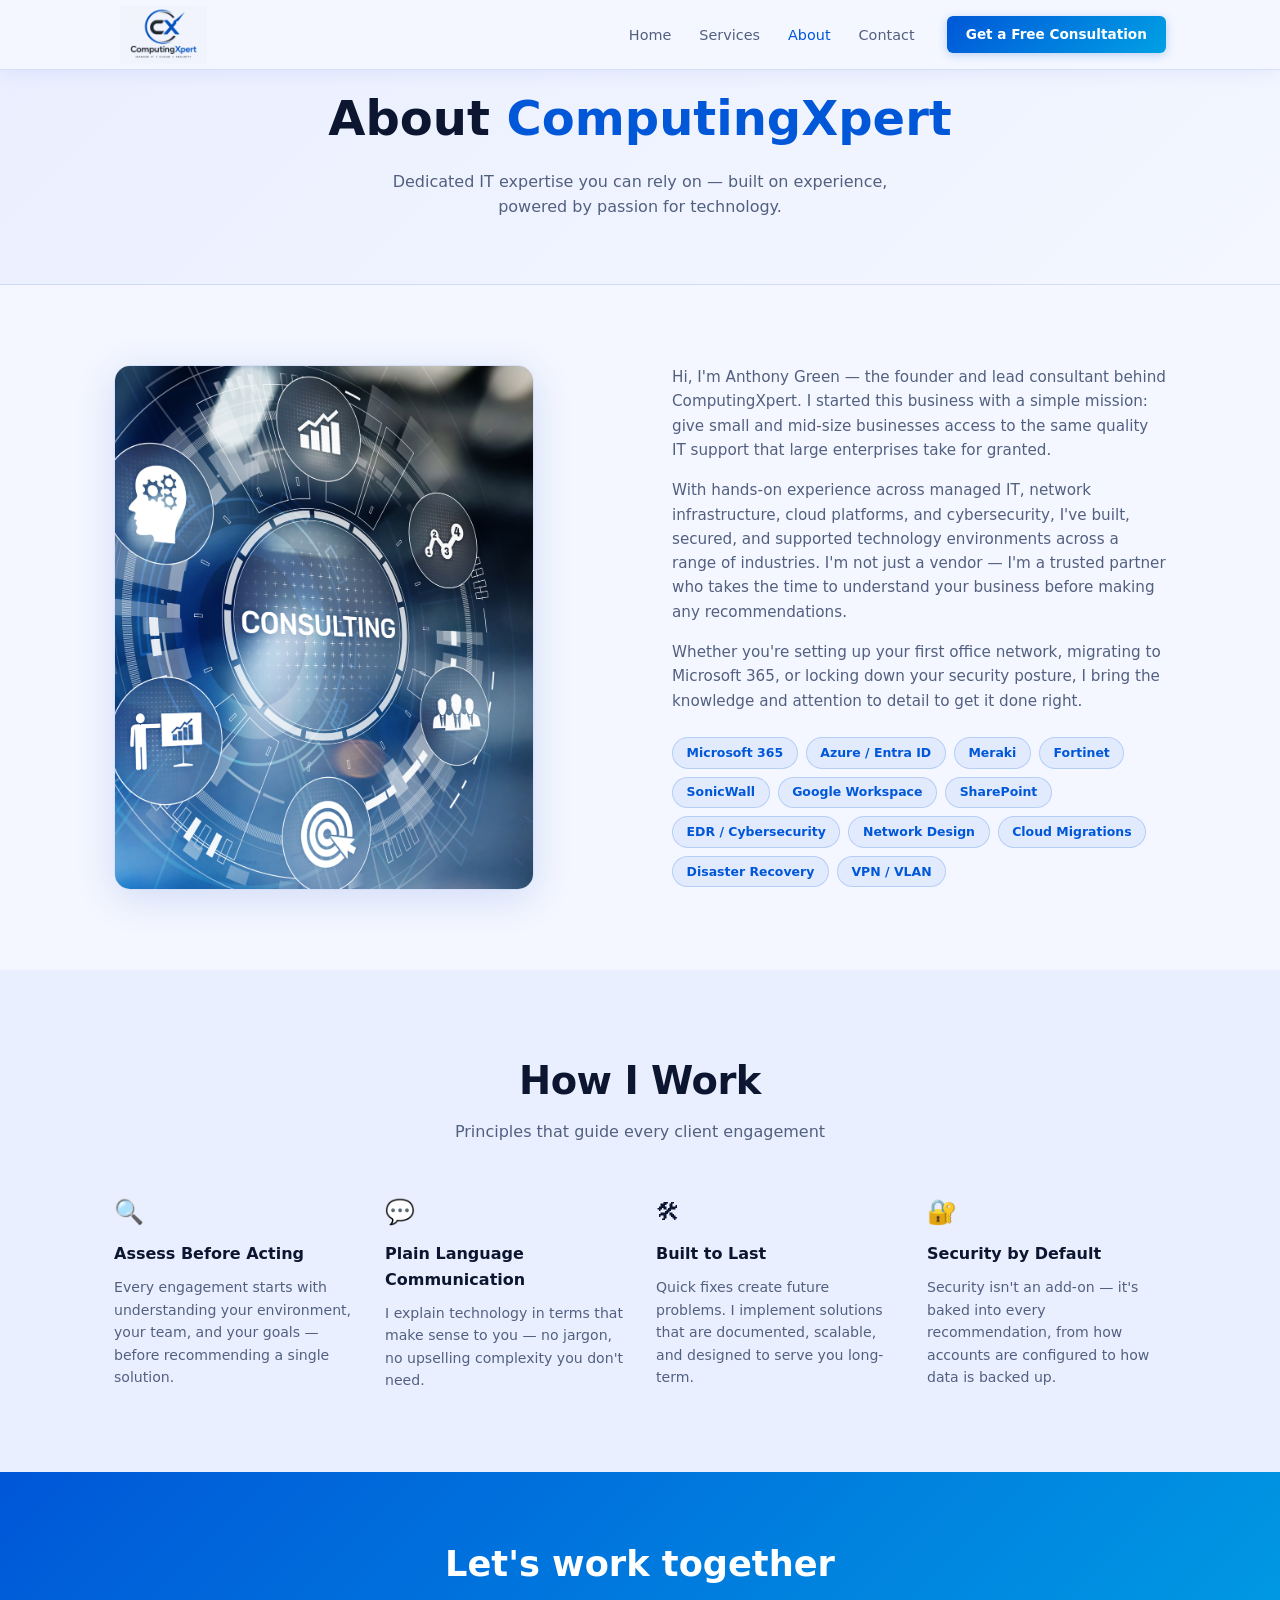
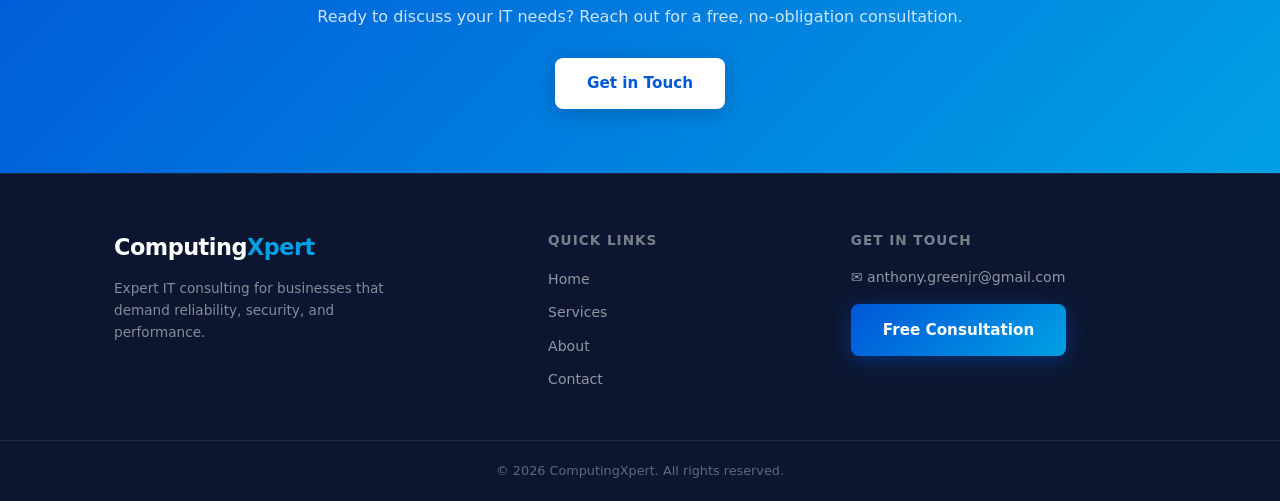
==== about.html @ 1abecdfb "Add files via upload" ====
<!DOCTYPE html>
<html lang="en">
<head>
  <meta charset="UTF-8" />
  <meta name="viewport" content="width=device-width, initial-scale=1.0" />
  <title>About — ComputingXpert</title>
  <link rel="stylesheet" href="style.css" />
</head>
<body>

  <!-- NAV -->
  <nav class="page-nav">
    <div class="nav-inner">
      <a href="index.html" class="logo-link"><img src="logo.png" alt="ComputingXpert" class="nav-logo"></a>
      <ul class="nav-links">
        <li><a href="index.html">Home</a></li>
        <li><a href="services.html">Services</a></li>
        <li><a href="about.html" class="active">About</a></li>
        <li><a href="contact.html">Contact</a></li>
      </ul>
      <a href="contact.html" class="btn-nav">Get a Free Consultation</a>
      <button class="hamburger" onclick="toggleMenu()">&#9776;</button>
    </div>
    <ul class="mobile-menu" id="mobileMenu">
      <li><a href="index.html">Home</a></li>
      <li><a href="services.html">Services</a></li>
      <li><a href="about.html">About</a></li>
      <li><a href="contact.html">Contact</a></li>
    </ul>
  </nav>

  <!-- PAGE HERO -->
  <section class="page-hero page-top-pad">
    <h1>About <span class="accent">ComputingXpert</span></h1>
    <p>Dedicated IT expertise you can rely on — built on experience, powered by passion for technology.</p>
  </section>

  <!-- ABOUT CONTENT -->
  <section class="section">
    <div class="container">
      <div class="about-grid">
        <div class="about-avatar">
          <img
            src="about-photo.jpg"
            alt="IT consulting professional"
          />
        </div>
        <div class="about-text">
          <p>Hi, I'm Anthony Green — the founder and lead consultant behind ComputingXpert. I started this business with a simple mission: give small and mid-size businesses access to the same quality IT support that large enterprises take for granted.</p>
          <p>With hands-on experience across managed IT, network infrastructure, cloud platforms, and cybersecurity, I've built, secured, and supported technology environments across a range of industries. I'm not just a vendor — I'm a trusted partner who takes the time to understand your business before making any recommendations.</p>
          <p>Whether you're setting up your first office network, migrating to Microsoft 365, or locking down your security posture, I bring the knowledge and attention to detail to get it done right.</p>
          <div class="skill-tags">
            <span class="skill-tag">Microsoft 365</span>
            <span class="skill-tag">Azure / Entra ID</span>
            <span class="skill-tag">Meraki</span>
            <span class="skill-tag">Fortinet</span>
            <span class="skill-tag">SonicWall</span>
            <span class="skill-tag">Google Workspace</span>
            <span class="skill-tag">SharePoint</span>
            <span class="skill-tag">EDR / Cybersecurity</span>
            <span class="skill-tag">Network Design</span>
            <span class="skill-tag">Cloud Migrations</span>
            <span class="skill-tag">Disaster Recovery</span>
            <span class="skill-tag">VPN / VLAN</span>
          </div>
        </div>
      </div>
    </div>
  </section>

  <!-- VALUES -->
  <section class="section section-dark">
    <div class="container">
      <div class="section-header">
        <h2>How I Work</h2>
        <p>Principles that guide every client engagement</p>
      </div>
      <div class="why-grid">
        <div class="why-item">
          <div class="why-icon">&#128269;</div>
          <h4>Assess Before Acting</h4>
          <p>Every engagement starts with understanding your environment, your team, and your goals — before recommending a single solution.</p>
        </div>
        <div class="why-item">
          <div class="why-icon">&#128172;</div>
          <h4>Plain Language Communication</h4>
          <p>I explain technology in terms that make sense to you — no jargon, no upselling complexity you don't need.</p>
        </div>
        <div class="why-item">
          <div class="why-icon">&#128736;</div>
          <h4>Built to Last</h4>
          <p>Quick fixes create future problems. I implement solutions that are documented, scalable, and designed to serve you long-term.</p>
        </div>
        <div class="why-item">
          <div class="why-icon">&#128272;</div>
          <h4>Security by Default</h4>
          <p>Security isn't an add-on — it's baked into every recommendation, from how accounts are configured to how data is backed up.</p>
        </div>
      </div>
    </div>
  </section>

  <!-- CTA -->
  <section class="cta-banner">
    <div class="container">
      <h2>Let's work together</h2>
      <p>Ready to discuss your IT needs? Reach out for a free, no-obligation consultation.</p>
      <a href="contact.html" class="btn-primary">Get in Touch</a>
    </div>
  </section>

  <!-- FOOTER -->
  <footer>
    <div class="container footer-inner">
      <div class="footer-brand">
        <span class="footer-logo-text">Computing<span>Xpert</span></span>
        <p>Expert IT consulting for businesses that demand reliability, security, and performance.</p>
      </div>
      <div class="footer-links">
        <h4>Quick Links</h4>
        <ul>
          <li><a href="index.html">Home</a></li>
          <li><a href="services.html">Services</a></li>
          <li><a href="about.html">About</a></li>
          <li><a href="contact.html">Contact</a></li>
        </ul>
      </div>
      <div class="footer-contact">
        <h4>Get in Touch</h4>
        <p>&#9993; anthony.greenjr@gmail.com</p>
        <a href="contact.html" class="btn-primary" style="margin-top:1rem;display:inline-block;">Free Consultation</a>
      </div>
    </div>
    <div class="footer-bottom">
      <p>&copy; 2026 ComputingXpert. All rights reserved.</p>
    </div>
  </footer>

  <script>
    function toggleMenu() {
      document.getElementById('mobileMenu').classList.toggle('open');
    }
  </script>
</body>
</html>
---- style.css ----
/* ===================================
   ComputingXpert LLC — Global Styles
   Light Theme
   =================================== */

:root {
  --bg:        #f4f7ff;
  --bg2:       #eaefff;
  --bg3:       #dde5ff;
  --accent:    #0057d8;
  --accent2:   #00a0e4;
  --text:      #0c1630;
  --text-muted:#526080;
  --border:    rgba(0,60,200,0.12);
  --card-bg:   #ffffff;
  --radius:    12px;
  --nav-h:     70px;
  --shadow:    0 2px 20px rgba(0,60,200,0.08);
  --shadow-lg: 0 8px 40px rgba(0,60,200,0.14);
}

*, *::before, *::after { box-sizing: border-box; margin: 0; padding: 0; }
html { scroll-behavior: smooth; }

body {
  background: var(--bg);
  color: var(--text);
  font-family: 'Segoe UI', system-ui, -apple-system, sans-serif;
  line-height: 1.6;
}

a { color: inherit; text-decoration: none; }
ul { list-style: none; }
img { max-width: 100%; }

/* ---- UTILITY ---- */
.container { max-width: 1100px; margin: 0 auto; padding: 0 1.5rem; }
.accent { color: var(--accent); }

/* ---- NAV ---- */
nav {
  position: fixed;
  top: 0;
  left: 0;
  right: 0;
  z-index: 100;
  height: var(--nav-h);
  transition: background 0.4s, box-shadow 0.4s, border-color 0.4s;
  border-bottom: 1px solid transparent;
}
/* Transparent over slideshow */
nav.nav-transparent {
  background: linear-gradient(180deg, rgba(0,0,0,0.45) 0%, transparent 100%);
  border-bottom-color: transparent;
}
nav.nav-transparent .nav-links a { color: rgba(255,255,255,0.85); }
nav.nav-transparent .nav-links a:hover,
nav.nav-transparent .nav-links a.active { color: #fff; }
nav.nav-transparent .logo { color: #fff; }
nav.nav-transparent .logo span { color: #7dd3fc; }
nav.nav-transparent .hamburger { color: #fff; }
/* Solid after scroll */
nav.nav-solid {
  background: rgba(244,247,255,0.97);
  backdrop-filter: blur(12px);
  border-bottom-color: var(--border);
  box-shadow: var(--shadow);
}
nav.nav-solid .nav-links a { color: var(--text-muted); }
nav.nav-solid .nav-links a:hover,
nav.nav-solid .nav-links a.active { color: var(--accent); }
nav.nav-solid .logo { color: var(--text); }
nav.nav-solid .logo span { color: var(--accent); }
nav.nav-solid .hamburger { color: var(--text); }

.nav-inner {
  max-width: 1100px;
  margin: 0 auto;
  padding: 0 1.5rem;
  height: 100%;
  display: flex;
  align-items: center;
  gap: 2rem;
}

.logo {
  font-size: 1.25rem;
  font-weight: 800;
  letter-spacing: -0.5px;
  color: var(--text);
  white-space: nowrap;
}
.logo span { color: var(--accent); }

/* Logo image */
.logo-link {
  display: flex;
  align-items: center;
  border-radius: 8px;
  padding: 3px 6px;
  transition: background 0.3s;
}
nav.nav-transparent .logo-link {
  background: rgba(255,255,255,0.15);
  backdrop-filter: blur(8px);
}
.nav-logo {
  height: 58px;
  width: auto;
  display: block;
  mix-blend-mode: multiply; /* removes white background on light nav */
}
nav.nav-transparent .logo-link {
  background: rgba(255,255,255,0.92);
  border-radius: 8px;
  padding: 2px 8px;
  backdrop-filter: none;
}
nav.nav-transparent .nav-logo {
  mix-blend-mode: normal; /* show logo in full color inside the white pill */
}
.footer-logo-text {
  font-size: 1.4rem;
  font-weight: 800;
  letter-spacing: -0.5px;
  color: #fff;
  margin-bottom: 0.75rem;
  display: block;
}
.footer-logo-text span { color: var(--accent2); }

.nav-links {
  display: flex;
  gap: 1.75rem;
  margin-left: auto;
}
.nav-links a {
  font-size: 0.9rem;
  font-weight: 500;
  color: var(--text-muted);
  transition: color 0.2s;
}
.nav-links a:hover, .nav-links a.active { color: var(--accent); }

.btn-nav {
  background: linear-gradient(135deg, var(--accent), var(--accent2));
  color: #fff;
  padding: 0.5rem 1.2rem;
  border-radius: 6px;
  font-size: 0.85rem;
  font-weight: 600;
  white-space: nowrap;
  transition: opacity 0.2s, box-shadow 0.2s;
  box-shadow: 0 2px 10px rgba(0,87,216,0.25);
}
.btn-nav:hover { opacity: 0.88; box-shadow: 0 4px 16px rgba(0,87,216,0.35); }

.hamburger {
  display: none;
  background: none;
  border: none;
  color: var(--text);
  font-size: 1.5rem;
  cursor: pointer;
  margin-left: auto;
}

.mobile-menu {
  display: none;
  flex-direction: column;
  background: var(--bg);
  border-top: 1px solid var(--border);
  padding: 0.5rem 1.5rem 1rem;
}
.mobile-menu.open { display: flex; }
.mobile-menu li a {
  display: block;
  padding: 0.65rem 0;
  color: var(--text-muted);
  font-weight: 500;
  border-bottom: 1px solid var(--border);
}

@media (max-width: 768px) {
  .nav-links, .btn-nav { display: none; }
  .hamburger { display: block; }
  nav { height: auto; }
  .nav-inner { height: var(--nav-h); }
}

/* ---- HERO SLIDESHOW ---- */
.hero {
  position: relative;
  height: 100vh;
  min-height: 600px;
  display: flex;
  align-items: center;
  justify-content: center;
  overflow: hidden;
}

/* Slides */
.hero-slides { position: absolute; inset: 0; z-index: 0; }
.slide {
  position: absolute;
  inset: 0;
  background-size: cover;
  background-position: center;
  opacity: 0;
  transition: opacity 1.6s ease-in-out;
}
.slide.active { opacity: 1; }

/* Ken Burns — each slide a different direction */
.kb-1 { animation: kb1 10s ease-in-out infinite alternate; }
.kb-2 { animation: kb2 10s ease-in-out infinite alternate; }
.kb-3 { animation: kb3 10s ease-in-out infinite alternate; }
.kb-4 { animation: kb4 10s ease-in-out infinite alternate; }
.kb-5 { animation: kb5 10s ease-in-out infinite alternate; }

@keyframes kb1 { from { transform: scale(1.00) translate(0,0);       } to { transform: scale(1.08) translate(-1.5%,-1%);   } }
@keyframes kb2 { from { transform: scale(1.08) translate(1%,0);      } to { transform: scale(1.00) translate(0,1%);        } }
@keyframes kb3 { from { transform: scale(1.00) translate(0,1%);      } to { transform: scale(1.07) translate(1.5%,-0.5%);  } }
@keyframes kb4 { from { transform: scale(1.07) translate(-1%,0.5%);  } to { transform: scale(1.00) translate(0.5%,-1%);    } }
@keyframes kb5 { from { transform: scale(1.00) translate(0.5%,-1%);  } to { transform: scale(1.08) translate(-0.5%,0.5%);  } }

/* Dark gradient overlay */
.hero-overlay {
  position: absolute;
  inset: 0;
  background: linear-gradient(
    to bottom,
    rgba(5,12,35,0.55) 0%,
    rgba(5,12,35,0.38) 50%,
    rgba(5,12,35,0.65) 100%
  );
  z-index: 1;
}

/* Hero content */
.hero-content {
  position: relative;
  z-index: 2;
  text-align: center;
  max-width: 820px;
  padding: 0 2rem;
  animation: heroFadeUp 1s ease 0.3s both;
}
@keyframes heroFadeUp {
  from { opacity: 0; transform: translateY(30px); }
  to   { opacity: 1; transform: translateY(0); }
}

.hero-badge {
  display: inline-block;
  background: rgba(255,255,255,0.15);
  border: 1px solid rgba(255,255,255,0.35);
  color: #fff;
  font-size: 0.78rem;
  font-weight: 600;
  letter-spacing: 2px;
  text-transform: uppercase;
  padding: 0.4rem 1.2rem;
  border-radius: 50px;
  margin-bottom: 1.5rem;
  backdrop-filter: blur(4px);
}

.hero-content h1 {
  font-size: clamp(2.4rem, 5.5vw, 4rem);
  font-weight: 800;
  line-height: 1.12;
  letter-spacing: -1.5px;
  margin-bottom: 1.25rem;
  color: #fff;
  text-shadow: 0 2px 20px rgba(0,0,0,0.3);
}

.accent-light { color: #7dd3fc; }

.hero-sub {
  font-size: 1.1rem;
  color: rgba(255,255,255,0.82);
  max-width: 640px;
  margin: 0 auto 2.25rem;
  line-height: 1.7;
  text-shadow: 0 1px 8px rgba(0,0,0,0.25);
}

.hero-cta { display: flex; gap: 1rem; flex-wrap: wrap; justify-content: center; }

.btn-primary {
  background: linear-gradient(135deg, var(--accent), var(--accent2));
  color: #fff;
  padding: 0.85rem 2rem;
  border-radius: 8px;
  font-weight: 700;
  font-size: 0.95rem;
  transition: opacity 0.2s, transform 0.2s, box-shadow 0.2s;
  display: inline-block;
  box-shadow: 0 4px 20px rgba(0,87,216,0.4);
}
.btn-primary:hover { opacity: 0.9; transform: translateY(-2px); box-shadow: 0 8px 28px rgba(0,87,216,0.5); }

.btn-ghost-light {
  background: rgba(255,255,255,0.12);
  color: #fff;
  padding: 0.85rem 2rem;
  border-radius: 8px;
  font-weight: 600;
  font-size: 0.95rem;
  border: 1.5px solid rgba(255,255,255,0.5);
  backdrop-filter: blur(4px);
  transition: background 0.2s, border-color 0.2s;
  display: inline-block;
}
.btn-ghost-light:hover { background: rgba(255,255,255,0.25); border-color: #fff; }

.btn-ghost {
  background: #fff;
  color: var(--accent);
  padding: 0.85rem 2rem;
  border-radius: 8px;
  font-weight: 600;
  font-size: 0.95rem;
  border: 1.5px solid var(--accent);
  transition: background 0.2s, color 0.2s;
  display: inline-block;
}
.btn-ghost:hover { background: var(--accent); color: #fff; }

/* Slide dots */
.slide-dots {
  position: absolute;
  bottom: 2.5rem;
  left: 50%;
  transform: translateX(-50%);
  z-index: 3;
  display: flex;
  gap: 0.65rem;
}
.dot {
  width: 10px; height: 10px;
  border-radius: 50%;
  background: rgba(255,255,255,0.4);
  border: none;
  cursor: pointer;
  padding: 0;
  transition: background 0.3s, transform 0.3s;
}
.dot.active { background: #fff; transform: scale(1.3); }

/* Scroll cue */
.scroll-cue {
  position: absolute;
  bottom: 2rem;
  right: 2.5rem;
  z-index: 3;
  display: flex;
  flex-direction: column;
  align-items: center;
  gap: 0.4rem;
  color: rgba(255,255,255,0.5);
  font-size: 0.68rem;
  letter-spacing: 1.5px;
  text-transform: uppercase;
}
.scroll-arrow {
  width: 1.5px; height: 36px;
  background: linear-gradient(to bottom, rgba(255,255,255,0.6), transparent);
  animation: scrollPulse 2s ease-in-out infinite;
}
@keyframes scrollPulse {
  0%,100% { opacity: 0.4; }
  50%     { opacity: 1; }
}

.hero-bg, .hero-people, .hero-graphic, #networkCanvas { display: none; }

/* Inner pages: nav always solid (no slideshow) */
.page-nav {
  background: rgba(244,247,255,0.97) !important;
  backdrop-filter: blur(12px);
  border-bottom: 1px solid var(--border) !important;
  box-shadow: var(--shadow);
}
.page-nav .nav-links a { color: var(--text-muted) !important; }
.page-nav .nav-links a:hover,
.page-nav .nav-links a.active { color: var(--accent) !important; }
.page-nav .logo { color: var(--text) !important; }
.page-nav .logo span { color: var(--accent) !important; }
.page-nav .hamburger { color: var(--text) !important; }

/* Page offset for inner pages (fixed nav) */
.page-top-pad { padding-top: var(--nav-h); }

/* ---- STATS BAR ---- */
.stats-bar {
  background: #fff;
  border-top: 1px solid var(--border);
  border-bottom: 1px solid var(--border);
  display: flex;
  justify-content: center;
  flex-wrap: wrap;
  gap: 0;
  box-shadow: var(--shadow);
}
.stat {
  flex: 1;
  min-width: 150px;
  display: flex;
  flex-direction: column;
  align-items: center;
  padding: 1.75rem 1rem;
  border-right: 1px solid var(--border);
}
.stat:last-child { border-right: none; }
.stat-num {
  font-size: 2rem;
  font-weight: 800;
  color: var(--accent);
  line-height: 1;
}
.stat-label {
  font-size: 0.8rem;
  color: var(--text-muted);
  margin-top: 0.35rem;
  text-align: center;
  letter-spacing: 0.5px;
}

/* ---- SECTIONS ---- */
.section { padding: 5rem 0; }
.section-dark { background: var(--bg2); }

.section-header {
  text-align: center;
  margin-bottom: 3rem;
}
.section-header h2 {
  font-size: clamp(1.75rem, 3vw, 2.5rem);
  font-weight: 800;
  letter-spacing: -0.5px;
  margin-bottom: 0.5rem;
  color: var(--text);
}
.section-header p {
  color: var(--text-muted);
  font-size: 1rem;
}

/* ---- CARDS ---- */
.card-grid {
  display: grid;
  grid-template-columns: repeat(auto-fit, minmax(230px, 1fr));
  gap: 1.5rem;
}

.card {
  background: var(--card-bg);
  border: 1px solid var(--border);
  border-radius: var(--radius);
  padding: 2rem 1.5rem;
  display: flex;
  flex-direction: column;
  gap: 0.75rem;
  transition: border-color 0.25s, transform 0.25s, box-shadow 0.25s;
  cursor: pointer;
  box-shadow: var(--shadow);
}
.card:hover {
  border-color: var(--accent);
  transform: translateY(-4px);
  box-shadow: var(--shadow-lg);
}
.card-icon { font-size: 2.25rem; }
.card h3 { font-size: 1.1rem; font-weight: 700; color: var(--text); }
.card p { font-size: 0.88rem; color: var(--text-muted); flex: 1; }
.card-link { font-size: 0.85rem; color: var(--accent); font-weight: 600; margin-top: auto; }

/* ---- WHO WE SERVE GRID ---- */
.serve-grid {
  display: grid;
  grid-template-columns: repeat(auto-fit, minmax(230px, 1fr));
  gap: 1.5rem;
}
.serve-card {
  background: var(--card-bg);
  border: 1px solid var(--border);
  border-radius: var(--radius);
  padding: 1.75rem 1.5rem;
  box-shadow: var(--shadow);
  transition: transform 0.25s, box-shadow 0.25s, border-color 0.25s;
}
.serve-card:hover {
  transform: translateY(-4px);
  box-shadow: var(--shadow-lg);
  border-color: var(--accent);
}
.serve-icon { font-size: 2rem; margin-bottom: 0.75rem; }
.serve-card h4 { font-size: 1rem; font-weight: 700; color: var(--text); margin-bottom: 0.5rem; }
.serve-card p  { font-size: 0.88rem; color: var(--text-muted); line-height: 1.6; }

/* ---- WHY GRID ---- */
.why-grid {
  display: grid;
  grid-template-columns: repeat(auto-fit, minmax(220px, 1fr));
  gap: 2rem;
}
.why-item { display: flex; flex-direction: column; gap: 0.6rem; }
.why-icon { font-size: 1.5rem; }
.why-item h4 { font-size: 1rem; font-weight: 700; color: var(--text); }
.why-item p { font-size: 0.88rem; color: var(--text-muted); }

/* ---- CTA BANNER ---- */
.cta-banner {
  background: linear-gradient(135deg, var(--accent) 0%, var(--accent2) 100%);
  padding: 4rem 1.5rem;
  text-align: center;
}
.cta-banner h2 { font-size: clamp(1.5rem,3vw,2.2rem); font-weight: 800; margin-bottom: 0.75rem; color: #fff; }
.cta-banner p { color: rgba(255,255,255,0.8); margin-bottom: 1.75rem; }
.cta-banner .btn-primary {
  background: #fff;
  color: var(--accent);
  box-shadow: 0 4px 20px rgba(0,0,0,0.2);
}
.cta-banner .btn-primary:hover { background: #f0f5ff; }

/* ---- PAGE HERO (inner pages) ---- */
.page-hero {
  background: linear-gradient(135deg, var(--bg2) 0%, var(--bg) 100%);
  border-bottom: 1px solid var(--border);
  padding: 5rem 1.5rem 4rem;
  text-align: center;
}
.page-hero h1 { font-size: clamp(2rem, 4vw, 3rem); font-weight: 800; margin-bottom: 0.75rem; color: var(--text); }
.page-hero p { color: var(--text-muted); max-width: 560px; margin: 0 auto; font-size: 1rem; }

/* ---- SERVICES PAGE ---- */
.service-block {
  padding: 4rem 0;
  border-bottom: 1px solid var(--border);
}
.service-block:last-child { border-bottom: none; }

.service-header {
  display: flex;
  align-items: center;
  gap: 1rem;
  margin-bottom: 1.5rem;
}
.service-header .svc-icon {
  font-size: 2.5rem;
  background: rgba(0,87,216,0.08);
  border: 1px solid rgba(0,87,216,0.15);
  border-radius: 12px;
  width: 64px;
  height: 64px;
  display: flex;
  align-items: center;
  justify-content: center;
  flex-shrink: 0;
}
.service-header h2 { font-size: 1.6rem; font-weight: 800; color: var(--text); }
.service-header p { color: var(--text-muted); font-size: 0.92rem; margin-top: 0.25rem; }

.service-items {
  display: grid;
  grid-template-columns: repeat(auto-fill, minmax(220px, 1fr));
  gap: 0.75rem;
}
.service-item {
  background: var(--card-bg);
  border: 1px solid var(--border);
  border-radius: 8px;
  padding: 0.75rem 1rem;
  font-size: 0.9rem;
  display: flex;
  align-items: center;
  gap: 0.6rem;
  color: var(--text);
  box-shadow: 0 1px 6px rgba(0,40,120,0.05);
  transition: box-shadow 0.2s, border-color 0.2s;
}
.service-item:hover { border-color: var(--accent2); box-shadow: var(--shadow); }
.service-item::before {
  content: '▸';
  color: var(--accent);
  font-size: 0.75rem;
  flex-shrink: 0;
}

/* ---- ABOUT PAGE ---- */
.about-grid {
  display: grid;
  grid-template-columns: 1fr 1fr;
  gap: 4rem;
  align-items: start;
}
@media (max-width: 768px) {
  .about-grid { grid-template-columns: 1fr; gap: 2rem; }
}

.about-avatar {
  position: relative;
  border-radius: 16px;
  overflow: hidden;
  max-width: 420px;
  aspect-ratio: 4/5;
  box-shadow: var(--shadow-lg);
  border: 1px solid var(--border);
}
.about-avatar img {
  width: 100%;
  height: 100%;
  object-fit: cover;
  object-position: center top;
  display: block;
}
/* decorative accent border behind the photo */
.about-avatar::after {
  content: '';
  position: absolute;
  inset: -10px -10px 10px 10px;
  border: 2px solid rgba(0,87,216,0.15);
  border-radius: 20px;
  z-index: -1;
}
.about-text h2 { font-size: 1.85rem; font-weight: 800; margin-bottom: 1rem; color: var(--text); }
.about-text p { color: var(--text-muted); margin-bottom: 1rem; font-size: 0.95rem; }

.skill-tags { display: flex; flex-wrap: wrap; gap: 0.5rem; margin-top: 1.5rem; }
.skill-tag {
  background: rgba(0,87,216,0.07);
  border: 1px solid rgba(0,87,216,0.2);
  color: var(--accent);
  padding: 0.3rem 0.85rem;
  border-radius: 50px;
  font-size: 0.78rem;
  font-weight: 600;
}

/* ---- CONTACT PAGE ---- */
.contact-grid {
  display: grid;
  grid-template-columns: 1fr 1.6fr;
  gap: 3rem;
  align-items: start;
}
@media (max-width: 768px) {
  .contact-grid { grid-template-columns: 1fr; }
}

.contact-info h3 { font-size: 1.3rem; font-weight: 700; margin-bottom: 1rem; color: var(--text); }
.contact-detail {
  display: flex;
  align-items: flex-start;
  gap: 0.75rem;
  padding: 1rem;
  background: var(--card-bg);
  border: 1px solid var(--border);
  border-radius: 10px;
  margin-bottom: 1rem;
  box-shadow: 0 1px 8px rgba(0,40,120,0.06);
}
.contact-detail-icon { font-size: 1.25rem; flex-shrink: 0; }
.contact-detail p { font-size: 0.88rem; color: var(--text-muted); }
.contact-detail strong { color: var(--text); display: block; font-size: 0.92rem; }

.contact-form {
  background: var(--card-bg);
  border: 1px solid var(--border);
  border-radius: var(--radius);
  padding: 2rem;
  box-shadow: var(--shadow);
}
.contact-form h3 { font-size: 1.3rem; font-weight: 700; margin-bottom: 1.5rem; color: var(--text); }

.form-row { display: grid; grid-template-columns: 1fr 1fr; gap: 1rem; }
@media (max-width: 500px) { .form-row { grid-template-columns: 1fr; } }

.form-group { display: flex; flex-direction: column; gap: 0.4rem; margin-bottom: 1rem; }
.form-group label { font-size: 0.82rem; font-weight: 600; color: var(--text-muted); letter-spacing: 0.5px; }
.form-group input,
.form-group select,
.form-group textarea {
  background: var(--bg);
  border: 1.5px solid var(--border);
  border-radius: 8px;
  padding: 0.7rem 1rem;
  color: var(--text);
  font-size: 0.9rem;
  font-family: inherit;
  outline: none;
  transition: border-color 0.2s, box-shadow 0.2s;
}
.form-group input:focus,
.form-group select:focus,
.form-group textarea:focus {
  border-color: var(--accent);
  box-shadow: 0 0 0 3px rgba(0,87,216,0.1);
}
.form-group textarea { min-height: 130px; resize: vertical; }
.form-group select option { background: #fff; }

.btn-submit {
  width: 100%;
  background: linear-gradient(135deg, var(--accent), var(--accent2));
  color: #fff;
  padding: 0.9rem;
  border: none;
  border-radius: 8px;
  font-size: 1rem;
  font-weight: 700;
  cursor: pointer;
  transition: opacity 0.2s, box-shadow 0.2s;
  margin-top: 0.5rem;
  box-shadow: 0 4px 16px rgba(0,87,216,0.3);
}
.btn-submit:hover { opacity: 0.88; box-shadow: 0 6px 22px rgba(0,87,216,0.4); }

.form-success {
  display: none;
  background: rgba(34,197,94,0.08);
  border: 1px solid rgba(34,197,94,0.3);
  color: #16a34a;
  padding: 1rem;
  border-radius: 8px;
  text-align: center;
  font-weight: 600;
  margin-top: 1rem;
}

/* ---- FOOTER ---- */
footer {
  background: var(--text);
  border-top: 1px solid rgba(255,255,255,0.08);
  padding-top: 3.5rem;
}
footer .logo { color: #fff; }
footer .logo span { color: #60aaff; }

.footer-inner {
  display: grid;
  grid-template-columns: 1.5fr 1fr 1.2fr;
  gap: 2.5rem;
  padding-bottom: 2.5rem;
}
@media (max-width: 700px) {
  .footer-inner { grid-template-columns: 1fr; gap: 2rem; }
}
.footer-brand .logo { font-size: 1.1rem; font-weight: 800; }
.footer-brand p { color: rgba(255,255,255,0.5); font-size: 0.85rem; margin-top: 0.6rem; max-width: 280px; }
.footer-links h4,
.footer-contact h4 { font-size: 0.85rem; font-weight: 700; letter-spacing: 1px; text-transform: uppercase; color: rgba(255,255,255,0.45); margin-bottom: 0.85rem; }
.footer-links ul li { margin-bottom: 0.5rem; }
.footer-links ul li a { font-size: 0.88rem; color: rgba(255,255,255,0.55); transition: color 0.2s; }
.footer-links ul li a:hover { color: #60aaff; }
.footer-contact p { font-size: 0.88rem; color: rgba(255,255,255,0.55); }
.footer-contact .btn-primary { background: linear-gradient(135deg,#0057d8,#00a0e4); }
.footer-bottom {
  border-top: 1px solid rgba(255,255,255,0.08);
  padding: 1.25rem;
  text-align: center;
  font-size: 0.8rem;
  color: rgba(255,255,255,0.35);
}
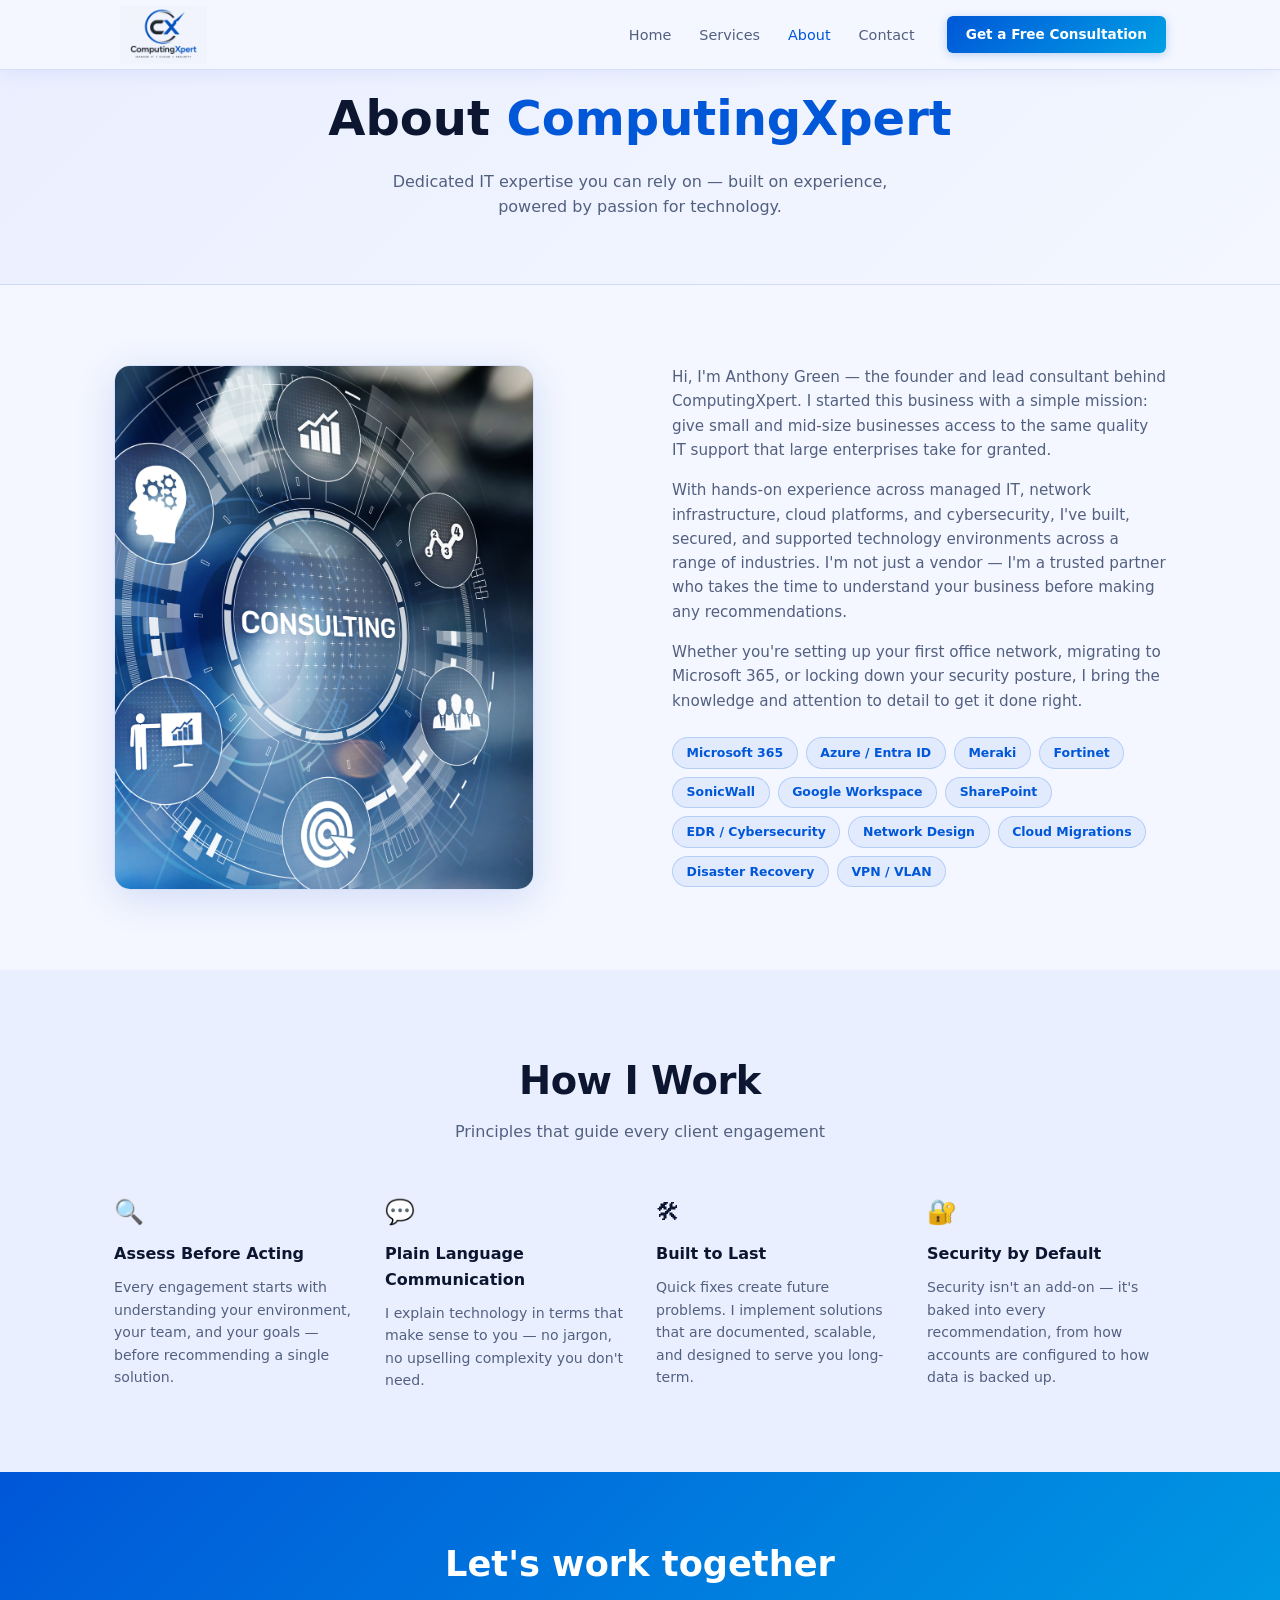
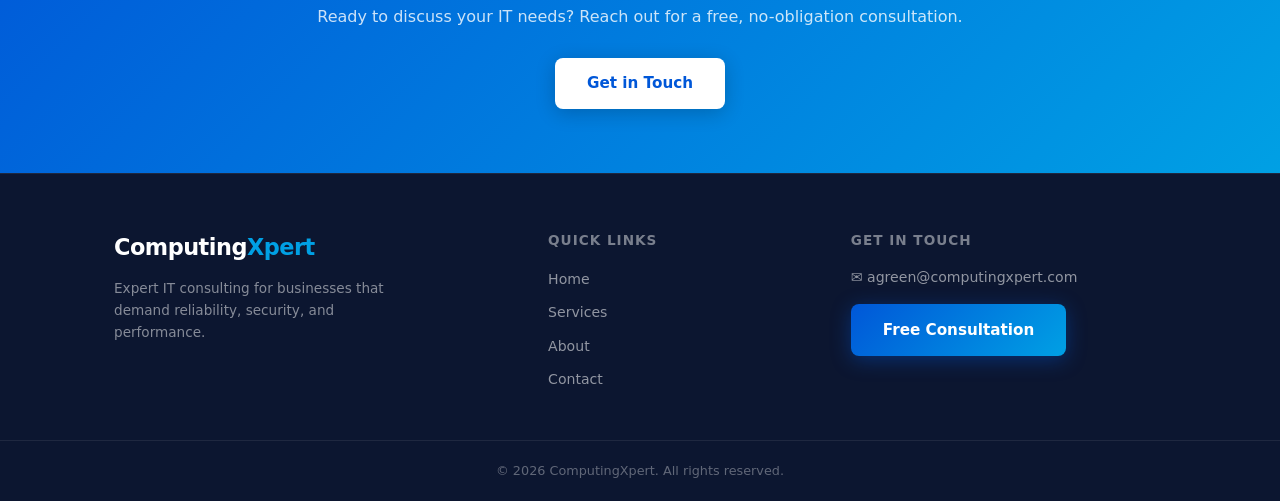
==== commit 4df87b7d: "Add files via upload" ====
--- a/about.html
+++ b/about.html
@@ -127,7 +127,7 @@
       </div>
       <div class="footer-contact">
         <h4>Get in Touch</h4>
-        <p>&#9993; anthony.greenjr@gmail.com</p>
+        <p>&#9993; agreen@computingxpert.com</p>
         <a href="contact.html" class="btn-primary" style="margin-top:1rem;display:inline-block;">Free Consultation</a>
       </div>
     </div>
